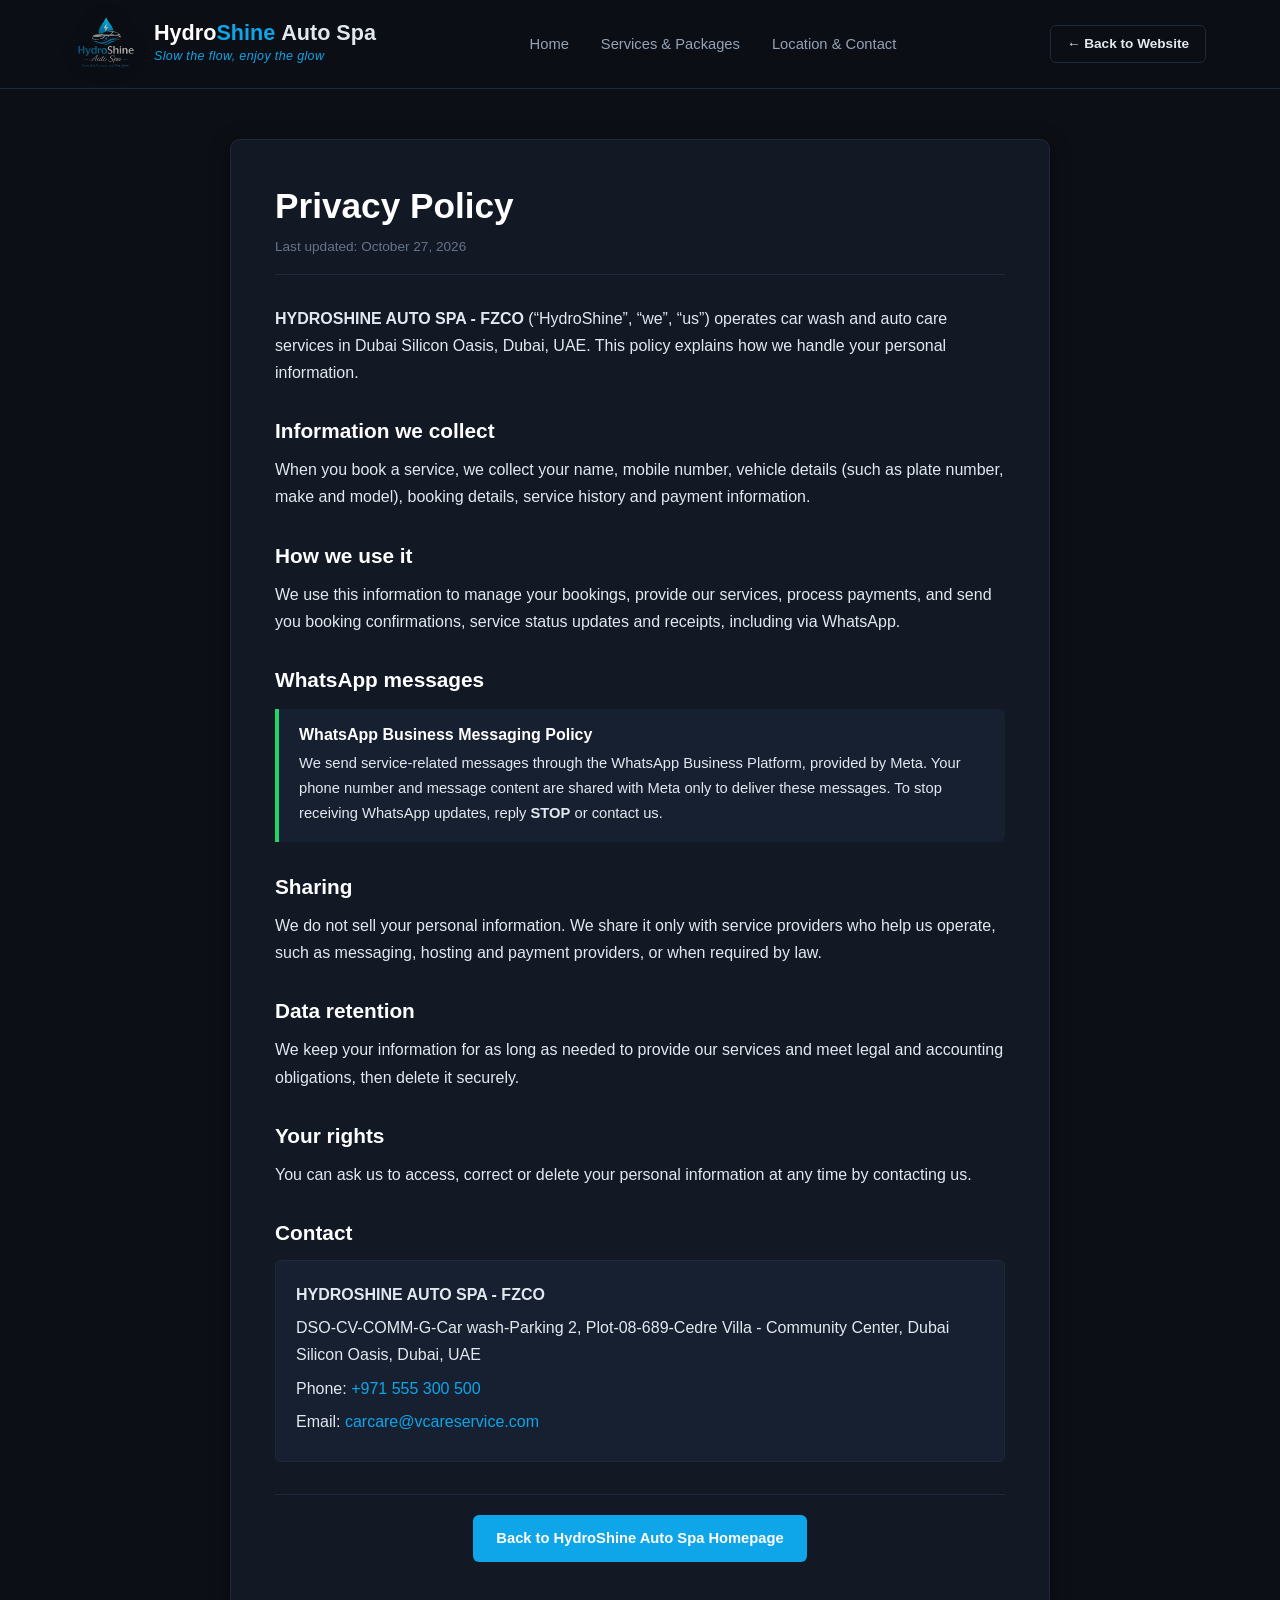
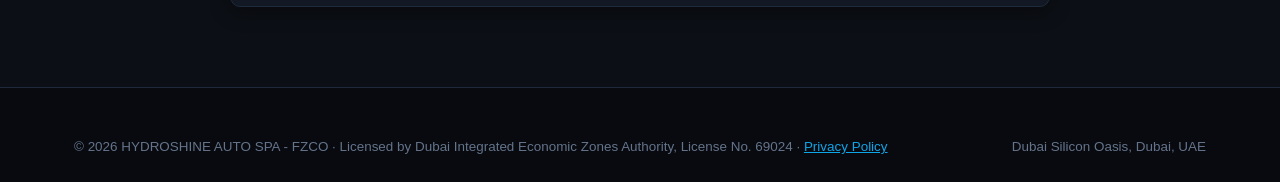
==== privacy-policy.html @ 4f6c730d "Initial commit: HydroShine Auto Spa single-page website and privacy policy" ====
<!DOCTYPE html>
<html lang="en">
<head>
  <meta charset="UTF-8">
  <meta name="viewport" content="width=device-width, initial-scale=1.0">
  <title>Privacy Policy – HydroShine Auto Spa | Dubai Silicon Oasis</title>

  <!-- Legal & Ads Compliance Meta Tags -->
  <meta name="description" content="Privacy Policy of HYDROSHINE AUTO SPA - FZCO. Details on customer data collection, WhatsApp Business messaging, and data protection in Dubai Silicon Oasis.">
  <meta name="robots" content="index, follow">
  <meta name="author" content="HYDROSHINE AUTO SPA - FZCO">

  <!-- Favicon -->
  <link rel="icon" type="image/png" href="favicon.png">
  <link rel="apple-touch-icon" href="favicon.png">

  <!-- Stylesheet -->
  <link rel="stylesheet" href="css/styles.css">
</head>
<body>

  <!-- Header with Brand Logo & Slogan -->
  <header class="navbar">
    <div class="container nav-container">
      <a href="index.html" class="brand-wrapper">
        <img src="assets/images/logo.png" alt="HydroShine Auto Spa Logo" class="header-logo-img">
        <div class="brand-info">
          <div class="brand-title">Hydro<span class="blue">Shine</span> <span class="spa-badge">Auto Spa</span></div>
          <div class="brand-slogan">Slow the flow, enjoy the glow</div>
        </div>
      </a>

      <ul class="nav-links">
        <li><a href="index.html#home" class="nav-link">Home</a></li>
        <li><a href="index.html#services" class="nav-link">Services & Packages</a></li>
        <li><a href="index.html#contact" class="nav-link">Location & Contact</a></li>
      </ul>

      <div class="nav-actions">
        <a href="index.html" class="btn btn-outline btn-sm">
          ← Back to Website
        </a>
      </div>
    </div>
  </header>

  <!-- Clean Document Container -->
  <main class="policy-container">
    <article class="policy-card">
      <h1 class="policy-title">Privacy Policy</h1>
      <div class="policy-updated">Last updated: October 27, 2026</div>

      <div class="policy-block">
        <p>
          <strong>HYDROSHINE AUTO SPA - FZCO</strong> (“HydroShine”, “we”, “us”) operates car wash and auto care services in Dubai Silicon Oasis, Dubai, UAE. This policy explains how we handle your personal information.
        </p>
      </div>

      <!-- Information we collect -->
      <div class="policy-block">
        <h2>Information we collect</h2>
        <p>
          When you book a service, we collect your name, mobile number, vehicle details (such as plate number, make and model), booking details, service history and payment information.
        </p>
      </div>

      <!-- How we use it -->
      <div class="policy-block">
        <h2>How we use it</h2>
        <p>
          We use this information to manage your bookings, provide our services, process payments, and send you booking confirmations, service status updates and receipts, including via WhatsApp.
        </p>
      </div>

      <!-- WhatsApp messages -->
      <div class="policy-block">
        <h2>WhatsApp messages</h2>
        <div class="policy-box-callout">
          <h3>WhatsApp Business Messaging Policy</h3>
          <p>
            We send service-related messages through the WhatsApp Business Platform, provided by Meta. Your phone number and message content are shared with Meta only to deliver these messages. To stop receiving WhatsApp updates, reply <strong>STOP</strong> or contact us.
          </p>
        </div>
      </div>

      <!-- Sharing -->
      <div class="policy-block">
        <h2>Sharing</h2>
        <p>
          We do not sell your personal information. We share it only with service providers who help us operate, such as messaging, hosting and payment providers, or when required by law.
        </p>
      </div>

      <!-- Data retention -->
      <div class="policy-block">
        <h2>Data retention</h2>
        <p>
          We keep your information for as long as needed to provide our services and meet legal and accounting obligations, then delete it securely.
        </p>
      </div>

      <!-- Your rights -->
      <div class="policy-block">
        <h2>Your rights</h2>
        <p>
          You can ask us to access, correct or delete your personal information at any time by contacting us.
        </p>
      </div>

      <!-- Contact -->
      <div class="policy-block">
        <h2>Contact</h2>
        <div class="policy-contact-details">
          <p><strong>HYDROSHINE AUTO SPA - FZCO</strong></p>
          <p>DSO-CV-COMM-G-Car wash-Parking 2, Plot-08-689-Cedre Villa - Community Center, Dubai Silicon Oasis, Dubai, UAE</p>
          <p>Phone: <a href="tel:+971555300500" style="color: var(--brand-blue);">+971 555 300 500</a></p>
          <p>Email: <a href="mailto:carcare@vcareservice.com" style="color: var(--brand-blue);">carcare@vcareservice.com</a></p>
        </div>
      </div>

      <div style="margin-top: 32px; padding-top: 20px; border-top: 1px solid var(--border-dark); text-align: center;">
        <a href="index.html" class="btn btn-primary">
          Back to HydroShine Auto Spa Homepage
        </a>
      </div>
    </article>
  </main>

  <!-- Clean Footer -->
  <footer class="site-footer">
    <div class="container">
      <div class="footer-bottom" style="border: none; padding-top: 0;">
        <div>
          © 2026 HYDROSHINE AUTO SPA - FZCO · Licensed by Dubai Integrated Economic Zones Authority, License No. 69024 · <a href="privacy-policy.html">Privacy Policy</a>
        </div>
        <div>
          Dubai Silicon Oasis, Dubai, UAE
        </div>
      </div>
    </div>
  </footer>

  <!-- Script -->
  <script src="js/main.js"></script>
</body>
</html>
---- css/styles.css ----
/* ==========================================================================
   HYDROSHINE AUTO SPA - Brand Identity & Design System
   Color Palette derived directly from the official HydroShine Logo:
   - Deep Obsidian / Charcoal Black (#0c0f15, #111622)
   - Hydro Azure Blue (#0ea5e9, #0284c7)
   - Metallic Silver / Crisp White (#ffffff, #e2e8f0, #94a3b8)
   ========================================================================== */

:root {
  --bg-main: #0c0f15;
  --bg-card: #121824;
  --bg-card-alt: #172030;
  --bg-surface: #1a2334;
  
  --brand-blue: #0ea5e9;
  --brand-blue-hover: #0284c7;
  --brand-blue-deep: #0369a1;
  --brand-blue-subtle: rgba(14, 165, 233, 0.12);
  --brand-blue-border: rgba(14, 165, 233, 0.3);
  
  --text-white: #ffffff;
  --text-silver: #e2e8f0;
  --text-muted: #94a3b8;
  --text-dim: #64748b;
  
  --border-dark: #1e293b;
  --border-light: rgba(255, 255, 255, 0.08);
  
  --whatsapp-green: #25d366;
  --whatsapp-hover: #20bd5a;
  
  --font-family: -apple-system, BlinkMacSystemFont, "Segoe UI", Roboto, "Helvetica Neue", Arial, sans-serif;
  --font-serif: Georgia, Cambria, "Times New Roman", Times, serif;
  
  --radius-sm: 6px;
  --radius-md: 10px;
  --radius-lg: 14px;
  
  --shadow-card: 0 4px 20px rgba(0, 0, 0, 0.4);
  --transition: all 0.2s ease;
}

/* Reset */
*, *::before, *::after {
  box-sizing: border-box;
  margin: 0;
  padding: 0;
}

html {
  scroll-behavior: smooth;
  font-size: 16px;
  background-color: var(--bg-main);
  color: var(--text-silver);
}

body {
  font-family: var(--font-family);
  line-height: 1.6;
  background-color: var(--bg-main);
  -webkit-font-smoothing: antialiased;
}

/* Typography */
h1, h2, h3, h4, h5, h6 {
  color: var(--text-white);
  font-weight: 700;
  line-height: 1.25;
}

p {
  color: var(--text-muted);
}

a {
  color: inherit;
  text-decoration: none;
  transition: var(--transition);
}

img {
  max-width: 100%;
  height: auto;
  display: block;
}

/* Container */
.container {
  width: 100%;
  max-width: 1180px;
  margin: 0 auto;
  padding: 0 24px;
}

/* Header & Navbar */
.navbar {
  position: sticky;
  top: 0;
  left: 0;
  width: 100%;
  background: rgba(12, 15, 21, 0.95);
  backdrop-filter: blur(12px);
  -webkit-backdrop-filter: blur(12px);
  border-bottom: 1px solid var(--border-dark);
  z-index: 100;
  padding: 12px 0;
}

.nav-container {
  display: flex;
  justify-content: space-between;
  align-items: center;
}

.brand-wrapper {
  display: flex;
  align-items: center;
  gap: 16px;
}

.header-logo-img {
  height: 64px;
  width: auto;
  object-fit: contain;
  filter: drop-shadow(0 2px 10px rgba(0, 0, 0, 0.35));
}

.brand-info {
  display: flex;
  flex-direction: column;
}

.brand-title {
  font-size: 1.35rem;
  font-weight: 800;
  line-height: 1.15;
  color: var(--text-white);
}

.brand-title .blue {
  color: var(--brand-blue);
}

.brand-title .spa-badge {
  color: var(--text-silver);
  font-weight: 600;
}

.brand-slogan {
  font-size: 0.78rem;
  color: var(--brand-blue);
  font-style: italic;
  letter-spacing: 0.03em;
  margin-top: 2px;
}

.nav-links {
  display: flex;
  align-items: center;
  gap: 32px;
  list-style: none;
}

.nav-link {
  font-size: 0.92rem;
  font-weight: 500;
  color: var(--text-muted);
}

.nav-link:hover, .nav-link.active {
  color: var(--brand-blue);
}

.nav-actions {
  display: flex;
  align-items: center;
  gap: 12px;
}

.mobile-toggle {
  display: none;
  background: transparent;
  border: none;
  color: var(--text-white);
  font-size: 1.5rem;
  cursor: pointer;
  padding: 6px;
}

/* Buttons */
.btn {
  display: inline-flex;
  align-items: center;
  justify-content: center;
  gap: 8px;
  font-size: 0.92rem;
  font-weight: 600;
  padding: 11px 22px;
  border-radius: var(--radius-sm);
  border: 1px solid transparent;
  cursor: pointer;
  transition: var(--transition);
  white-space: nowrap;
}

.btn-primary {
  background-color: var(--brand-blue);
  color: #ffffff;
}

.btn-primary:hover {
  background-color: var(--brand-blue-hover);
  color: #ffffff;
}

.btn-whatsapp {
  background-color: var(--whatsapp-green);
  color: #ffffff;
}

.btn-whatsapp:hover {
  background-color: var(--whatsapp-hover);
  color: #ffffff;
}

.btn-outline {
  background-color: transparent;
  color: var(--text-silver);
  border-color: var(--border-dark);
}

.btn-outline:hover {
  border-color: var(--brand-blue);
  color: var(--brand-blue);
  background-color: var(--brand-blue-subtle);
}

.btn-sm {
  padding: 7px 16px;
  font-size: 0.85rem;
}

/* Hero Section (Clean & Sized Perfectly) */
.hero-section {
  padding: 70px 0 60px 0;
  background: radial-gradient(ellipse at 80% 20%, rgba(14, 165, 233, 0.08) 0%, transparent 60%),
              var(--bg-main);
  border-bottom: 1px solid var(--border-dark);
}

.hero-grid {
  display: grid;
  grid-template-columns: 1.15fr 0.85fr;
  gap: 48px;
  align-items: center;
}

.hero-badge {
  display: inline-flex;
  align-items: center;
  gap: 8px;
  background: var(--brand-blue-subtle);
  border: 1px solid var(--brand-blue-border);
  color: var(--brand-blue);
  font-size: 0.82rem;
  font-weight: 600;
  padding: 5px 14px;
  border-radius: var(--radius-sm);
  margin-bottom: 20px;
}

.hero-title {
  font-size: clamp(2.3rem, 4.2vw, 3.4rem);
  color: var(--text-white);
  line-height: 1.15;
  margin-bottom: 10px;
}

.hero-title .blue {
  color: var(--brand-blue);
}

.hero-slogan-line {
  font-size: 1.15rem;
  color: var(--brand-blue);
  font-style: italic;
  margin-bottom: 20px;
  display: block;
}

.hero-desc {
  font-size: 1.08rem;
  color: var(--text-muted);
  line-height: 1.7;
  margin-bottom: 30px;
}

.hero-actions {
  display: flex;
  flex-wrap: wrap;
  gap: 14px;
  margin-bottom: 24px;
}

.hero-image-card {
  position: relative;
  border-radius: var(--radius-md);
  overflow: hidden;
  border: 1px solid var(--border-dark);
  box-shadow: var(--shadow-card);
}

.hero-img {
  width: 100%;
  height: 400px;
  object-fit: cover;
}

.hero-img-badge {
  position: absolute;
  bottom: 0;
  left: 0;
  right: 0;
  background: rgba(12, 15, 21, 0.9);
  padding: 12px 18px;
  font-size: 0.84rem;
  display: flex;
  justify-content: space-between;
  border-top: 1px solid var(--border-dark);
}

/* Trust Strip */
.trust-strip {
  background-color: var(--bg-card);
  border-bottom: 1px solid var(--border-dark);
  padding: 24px 0;
}

.trust-grid {
  display: grid;
  grid-template-columns: repeat(auto-fit, minmax(220px, 1fr));
  gap: 20px;
}

.trust-item {
  display: flex;
  align-items: center;
  gap: 14px;
}

.trust-icon {
  width: 40px;
  height: 40px;
  border-radius: var(--radius-sm);
  background: var(--bg-card-alt);
  border: 1px solid var(--border-dark);
  display: flex;
  align-items: center;
  justify-content: center;
  color: var(--brand-blue);
  flex-shrink: 0;
  font-size: 1.1rem;
}

.trust-item h4 {
  font-size: 0.95rem;
  margin-bottom: 2px;
}

.trust-item p {
  font-size: 0.82rem;
  color: var(--text-dim);
}

/* Services Section */
.section {
  padding: 80px 0;
}

.section-alt {
  background-color: var(--bg-card);
  border-top: 1px solid var(--border-dark);
  border-bottom: 1px solid var(--border-dark);
}

.section-head {
  text-align: center;
  max-width: 720px;
  margin: 0 auto 50px auto;
}

.section-tag {
  display: inline-block;
  font-size: 0.8rem;
  font-weight: 700;
  text-transform: uppercase;
  letter-spacing: 0.08em;
  color: var(--brand-blue);
  margin-bottom: 8px;
}

.section-title {
  font-size: 2.2rem;
  margin-bottom: 12px;
}

.section-subtitle {
  font-size: 1rem;
  color: var(--text-muted);
}

/* 7 Official Services Grid */
.services-grid {
  display: grid;
  grid-template-columns: repeat(auto-fill, minmax(260px, 1fr));
  gap: 24px;
  margin-bottom: 60px;
}

.service-card {
  background: var(--bg-card);
  border: 1px solid var(--border-dark);
  border-radius: var(--radius-md);
  padding: 26px 22px;
  transition: var(--transition);
}

.service-card:hover {
  border-color: var(--brand-blue-border);
  background: var(--bg-card-alt);
  transform: translateY(-3px);
}

.service-icon-box {
  width: 44px;
  height: 44px;
  border-radius: var(--radius-sm);
  background: var(--brand-blue-subtle);
  border: 1px solid var(--brand-blue-border);
  display: flex;
  align-items: center;
  justify-content: center;
  color: var(--brand-blue);
  font-size: 1.25rem;
  margin-bottom: 16px;
}

.service-title {
  font-size: 1.15rem;
  margin-bottom: 8px;
}

.service-desc {
  font-size: 0.88rem;
  color: var(--text-muted);
  line-height: 1.6;
}

/* Packages Embedded in Services Section */
.packages-wrapper {
  margin-top: 20px;
  padding-top: 50px;
  border-top: 1px solid var(--border-dark);
}

.packages-head {
  text-align: center;
  margin-bottom: 36px;
}

.packages-head h3 {
  font-size: 1.8rem;
  margin-bottom: 8px;
}

.packages-head p {
  color: var(--text-muted);
  font-size: 0.95rem;
}

.packages-grid {
  display: grid;
  grid-template-columns: repeat(auto-fit, minmax(320px, 1fr));
  gap: 28px;
  align-items: stretch;
}

.package-box {
  background: var(--bg-card);
  border: 1px solid var(--border-dark);
  border-radius: var(--radius-md);
  padding: 34px 30px;
  display: flex;
  flex-direction: column;
  position: relative;
  transition: var(--transition);
}

.package-box:hover {
  border-color: var(--brand-blue-border);
}

.package-box.featured {
  border: 2px solid var(--brand-blue);
  background: linear-gradient(180deg, rgba(14, 165, 233, 0.05) 0%, var(--bg-card) 100%);
}

.featured-pill {
  position: absolute;
  top: 18px;
  right: 20px;
  background: var(--brand-blue);
  color: #ffffff;
  font-size: 0.75rem;
  font-weight: 700;
  text-transform: uppercase;
  padding: 4px 12px;
  border-radius: var(--radius-sm);
}

.package-badge-tag {
  font-size: 0.78rem;
  font-weight: 700;
  text-transform: uppercase;
  color: var(--brand-blue);
  margin-bottom: 6px;
  display: block;
}

.package-name {
  font-size: 1.65rem;
  margin-bottom: 10px;
}

.package-intro {
  font-size: 0.92rem;
  color: var(--text-muted);
  margin-bottom: 22px;
  padding-bottom: 18px;
  border-bottom: 1px solid var(--border-dark);
}

.package-advantages-label {
  font-size: 0.8rem;
  font-weight: 700;
  text-transform: uppercase;
  letter-spacing: 0.06em;
  color: var(--text-silver);
  margin-bottom: 14px;
}

.package-features {
  list-style: none;
  display: flex;
  flex-direction: column;
  gap: 12px;
  margin-bottom: 28px;
  flex-grow: 1;
}

.package-features li {
  display: flex;
  align-items: flex-start;
  gap: 10px;
  font-size: 0.92rem;
  color: var(--text-silver);
}

.package-features li svg {
  width: 18px;
  height: 18px;
  color: var(--brand-blue);
  flex-shrink: 0;
  margin-top: 3px;
}

/* Contact & Location Section */
.contact-grid {
  display: grid;
  grid-template-columns: 1.05fr 0.95fr;
  gap: 36px;
}

.contact-card {
  background: var(--bg-card);
  border: 1px solid var(--border-dark);
  border-radius: var(--radius-md);
  padding: 36px;
}

.contact-card h3 {
  font-size: 1.5rem;
  margin-bottom: 24px;
  padding-bottom: 14px;
  border-bottom: 1px solid var(--border-dark);
}

.contact-list {
  display: flex;
  flex-direction: column;
  gap: 20px;
  margin-bottom: 30px;
}

.contact-item {
  display: flex;
  align-items: flex-start;
  gap: 14px;
}

.contact-icon {
  width: 38px;
  height: 38px;
  border-radius: var(--radius-sm);
  background: var(--bg-card-alt);
  border: 1px solid var(--border-dark);
  display: flex;
  align-items: center;
  justify-content: center;
  color: var(--brand-blue);
  flex-shrink: 0;
}

.contact-label {
  font-size: 0.78rem;
  font-weight: 700;
  text-transform: uppercase;
  color: var(--text-dim);
  margin-bottom: 2px;
}

.contact-value {
  font-size: 0.96rem;
  color: var(--text-white);
  font-weight: 500;
}

.contact-value a:hover {
  color: var(--brand-blue);
}

.map-wrapper {
  background: var(--bg-card);
  border: 1px solid var(--border-dark);
  border-radius: var(--radius-md);
  overflow: hidden;
  display: flex;
  flex-direction: column;
}

.map-embed {
  width: 100%;
  height: 340px;
  border: 0;
}

.map-footer {
  padding: 18px 24px;
  background: var(--bg-card);
  display: flex;
  align-items: center;
  justify-content: space-between;
  border-top: 1px solid var(--border-dark);
}

.map-footer h4 {
  font-size: 1rem;
}

.map-footer p {
  font-size: 0.84rem;
  color: var(--text-dim);
}

/* Footer */
.site-footer {
  background: #080a0f;
  color: var(--text-dim);
  padding: 48px 0 24px 0;
  border-top: 1px solid var(--border-dark);
  font-size: 0.9rem;
}

.footer-grid {
  display: grid;
  grid-template-columns: 2fr 1fr 1.2fr;
  gap: 40px;
  margin-bottom: 36px;
}

.footer-col h4 {
  color: var(--text-white);
  font-size: 1rem;
  margin-bottom: 16px;
}

.footer-col p {
  color: var(--text-muted);
  line-height: 1.6;
}

.footer-nav {
  list-style: none;
  display: flex;
  flex-direction: column;
  gap: 10px;
}

.footer-nav a {
  color: var(--text-muted);
}

.footer-nav a:hover {
  color: var(--brand-blue);
}

.footer-bottom {
  padding-top: 24px;
  border-top: 1px solid var(--border-dark);
  display: flex;
  justify-content: space-between;
  align-items: center;
  flex-wrap: wrap;
  gap: 14px;
  font-size: 0.84rem;
}

.footer-bottom a {
  color: var(--brand-blue);
  text-decoration: underline;
}

/* Floating WhatsApp Button */
.whatsapp-float {
  position: fixed;
  bottom: 24px;
  right: 24px;
  z-index: 99;
  display: flex;
  align-items: center;
  gap: 8px;
  background-color: var(--whatsapp-green);
  color: #ffffff;
  padding: 11px 20px;
  border-radius: 50px;
  font-size: 0.92rem;
  font-weight: 600;
  box-shadow: 0 4px 14px rgba(0, 0, 0, 0.4);
  transition: var(--transition);
}

.whatsapp-float:hover {
  background-color: var(--whatsapp-hover);
  transform: translateY(-2px);
  color: #ffffff;
}

.whatsapp-float svg {
  width: 20px;
  height: 20px;
  fill: currentColor;
}

/* Privacy Policy Page Specific Styles */
.policy-container {
  max-width: 860px;
  margin: 50px auto 80px auto;
  padding: 0 20px;
}

.policy-card {
  background-color: var(--bg-card);
  border: 1px solid var(--border-dark);
  border-radius: var(--radius-md);
  padding: 44px;
  box-shadow: var(--shadow-card);
}

.policy-title {
  font-size: 2.2rem;
  margin-bottom: 8px;
}

.policy-updated {
  font-size: 0.85rem;
  color: var(--text-dim);
  margin-bottom: 30px;
  padding-bottom: 16px;
  border-bottom: 1px solid var(--border-dark);
}

.policy-block {
  margin-bottom: 32px;
}

.policy-block h2 {
  font-size: 1.3rem;
  color: var(--text-white);
  margin-bottom: 12px;
}

.policy-block p {
  color: var(--text-silver);
  line-height: 1.7;
  margin-bottom: 12px;
}

.policy-box-callout {
  background-color: var(--bg-card-alt);
  border-left: 4px solid var(--whatsapp-green);
  padding: 16px 20px;
  border-radius: 0 var(--radius-sm) var(--radius-sm) 0;
  margin: 16px 0;
}

.policy-box-callout h3 {
  font-size: 1rem;
  color: var(--text-white);
  margin-bottom: 6px;
}

.policy-box-callout p {
  margin-bottom: 0;
  font-size: 0.92rem;
}

.policy-contact-details {
  background-color: var(--bg-card-alt);
  border: 1px solid var(--border-dark);
  border-radius: var(--radius-sm);
  padding: 20px;
  margin-top: 14px;
}

.policy-contact-details p {
  margin-bottom: 6px;
}

/* Responsive */
@media (max-width: 900px) {
  .hero-grid {
    grid-template-columns: 1fr;
    gap: 32px;
  }
  
  .hero-img {
    height: 320px;
  }
  
  .contact-grid {
    grid-template-columns: 1fr;
  }
  
  .footer-grid {
    grid-template-columns: 1fr;
    gap: 24px;
  }
}

@media (max-width: 768px) {
  .nav-links {
    display: none;
    position: absolute;
    top: 100%;
    left: 0;
    width: 100%;
    background-color: var(--bg-card);
    flex-direction: column;
    padding: 20px;
    border-bottom: 1px solid var(--border-dark);
  }
  
  .nav-links.open {
    display: flex;
  }
  
  .mobile-toggle {
    display: block;
  }
  
  .whatsapp-float span {
    display: none;
  }
  
  .whatsapp-float {
    padding: 12px;
    border-radius: 50%;
  }
}
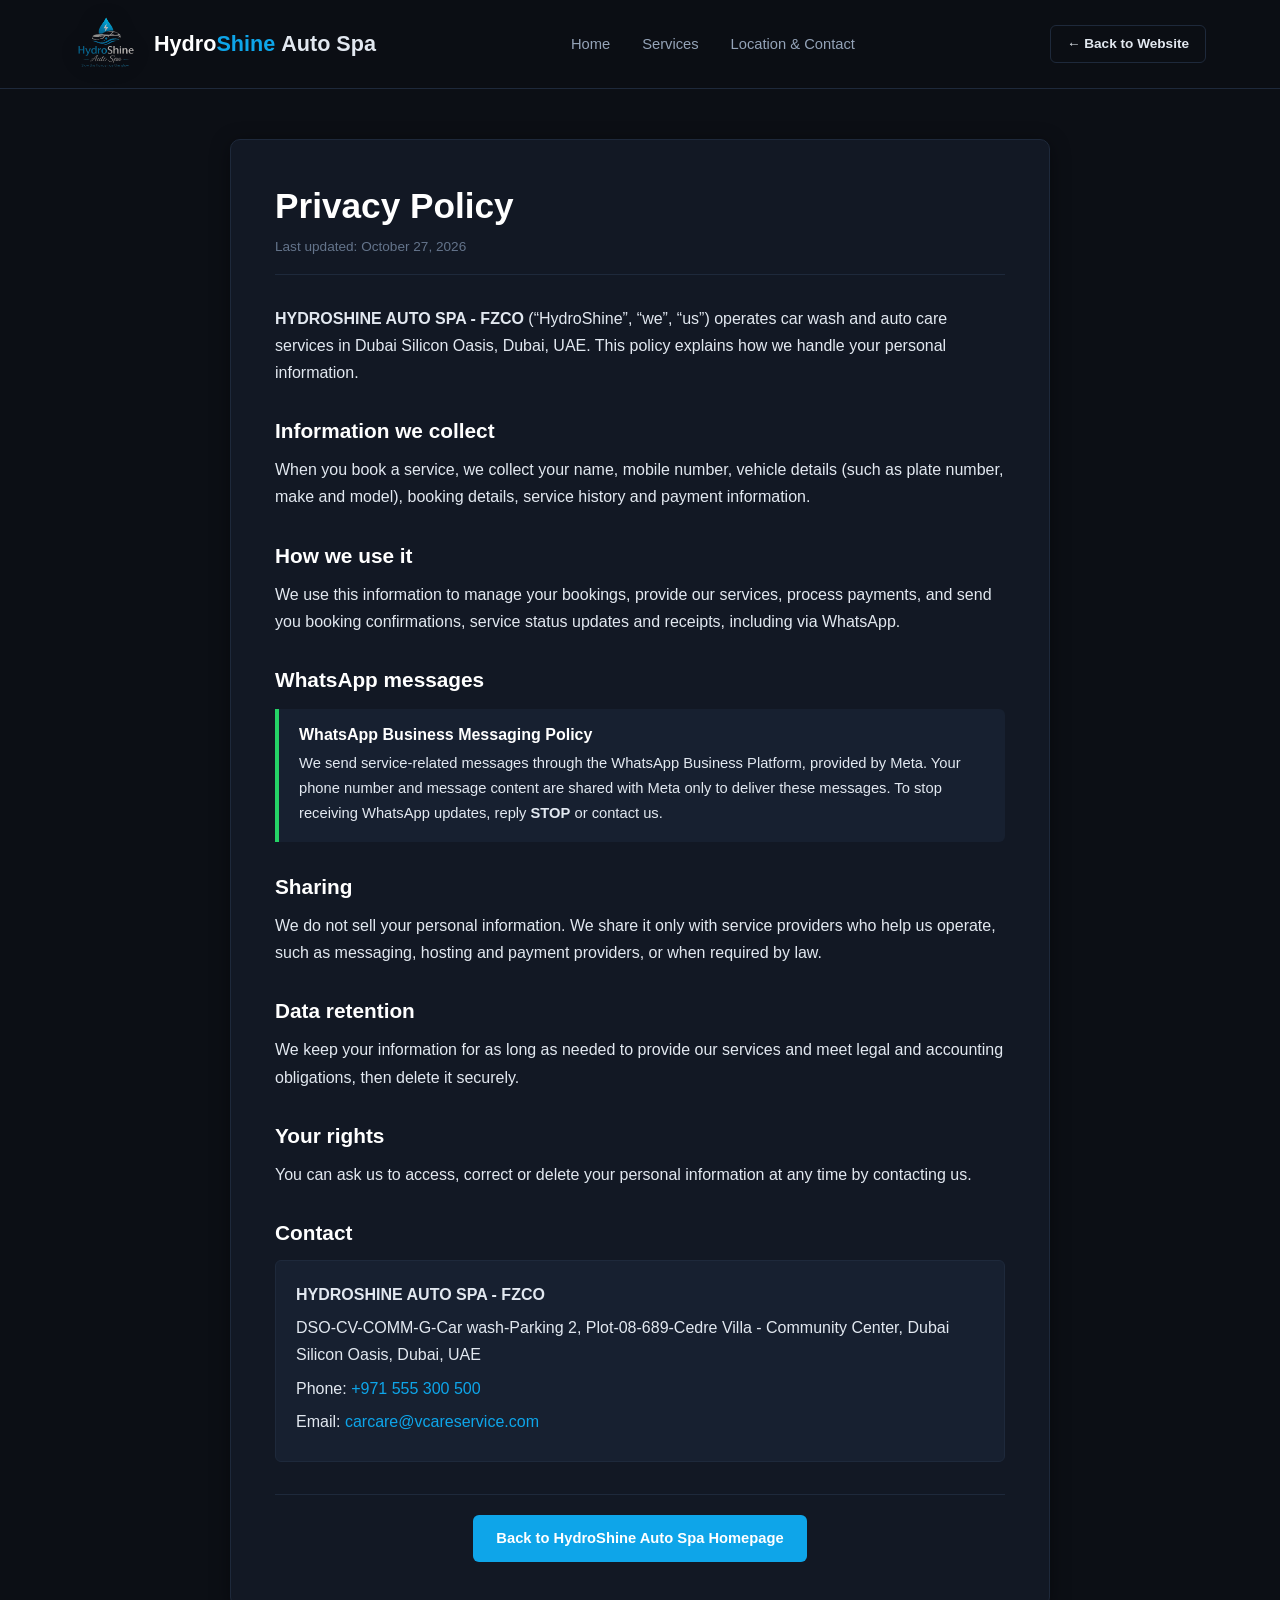
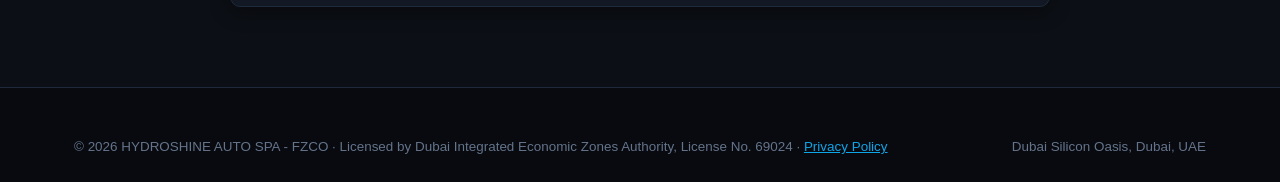
==== commit bf2b95b8: "minor changes" ====
--- a/privacy-policy.html
+++ b/privacy-policy.html
@@ -26,13 +26,12 @@
         <img src="assets/images/logo.png" alt="HydroShine Auto Spa Logo" class="header-logo-img">
         <div class="brand-info">
           <div class="brand-title">Hydro<span class="blue">Shine</span> <span class="spa-badge">Auto Spa</span></div>
-          <div class="brand-slogan">Slow the flow, enjoy the glow</div>
         </div>
       </a>
 
       <ul class="nav-links">
         <li><a href="index.html#home" class="nav-link">Home</a></li>
-        <li><a href="index.html#services" class="nav-link">Services & Packages</a></li>
+        <li><a href="index.html#services" class="nav-link">Services</a></li>
         <li><a href="index.html#contact" class="nav-link">Location & Contact</a></li>
       </ul>
 
--- a/css/styles.css
+++ b/css/styles.css
@@ -409,20 +409,27 @@
   color: var(--text-muted);
 }
 
-/* 7 Official Services Grid */
+/* 7 Official Services Grid - 4 above, 3 centered below */
 .services-grid {
-  display: grid;
-  grid-template-columns: repeat(auto-fill, minmax(260px, 1fr));
+  display: flex;
+  flex-wrap: wrap;
+  justify-content: center;
   gap: 24px;
-  margin-bottom: 60px;
+  max-width: 1140px;
+  margin: 0 auto;
 }
 
 .service-card {
+  flex: 0 1 calc(25% - 18px);
+  min-width: 250px;
+  max-width: 265px;
   background: var(--bg-card);
   border: 1px solid var(--border-dark);
   border-radius: var(--radius-md);
   padding: 26px 22px;
   transition: var(--transition);
+  display: flex;
+  flex-direction: column;
 }
 
 .service-card:hover {
@@ -837,6 +844,13 @@
 }
 
 /* Responsive */
+@media (max-width: 1180px) {
+  .service-card {
+    flex: 0 1 calc(50% - 14px);
+    max-width: 340px;
+  }
+}
+
 @media (max-width: 900px) {
   .hero-grid {
     grid-template-columns: 1fr;
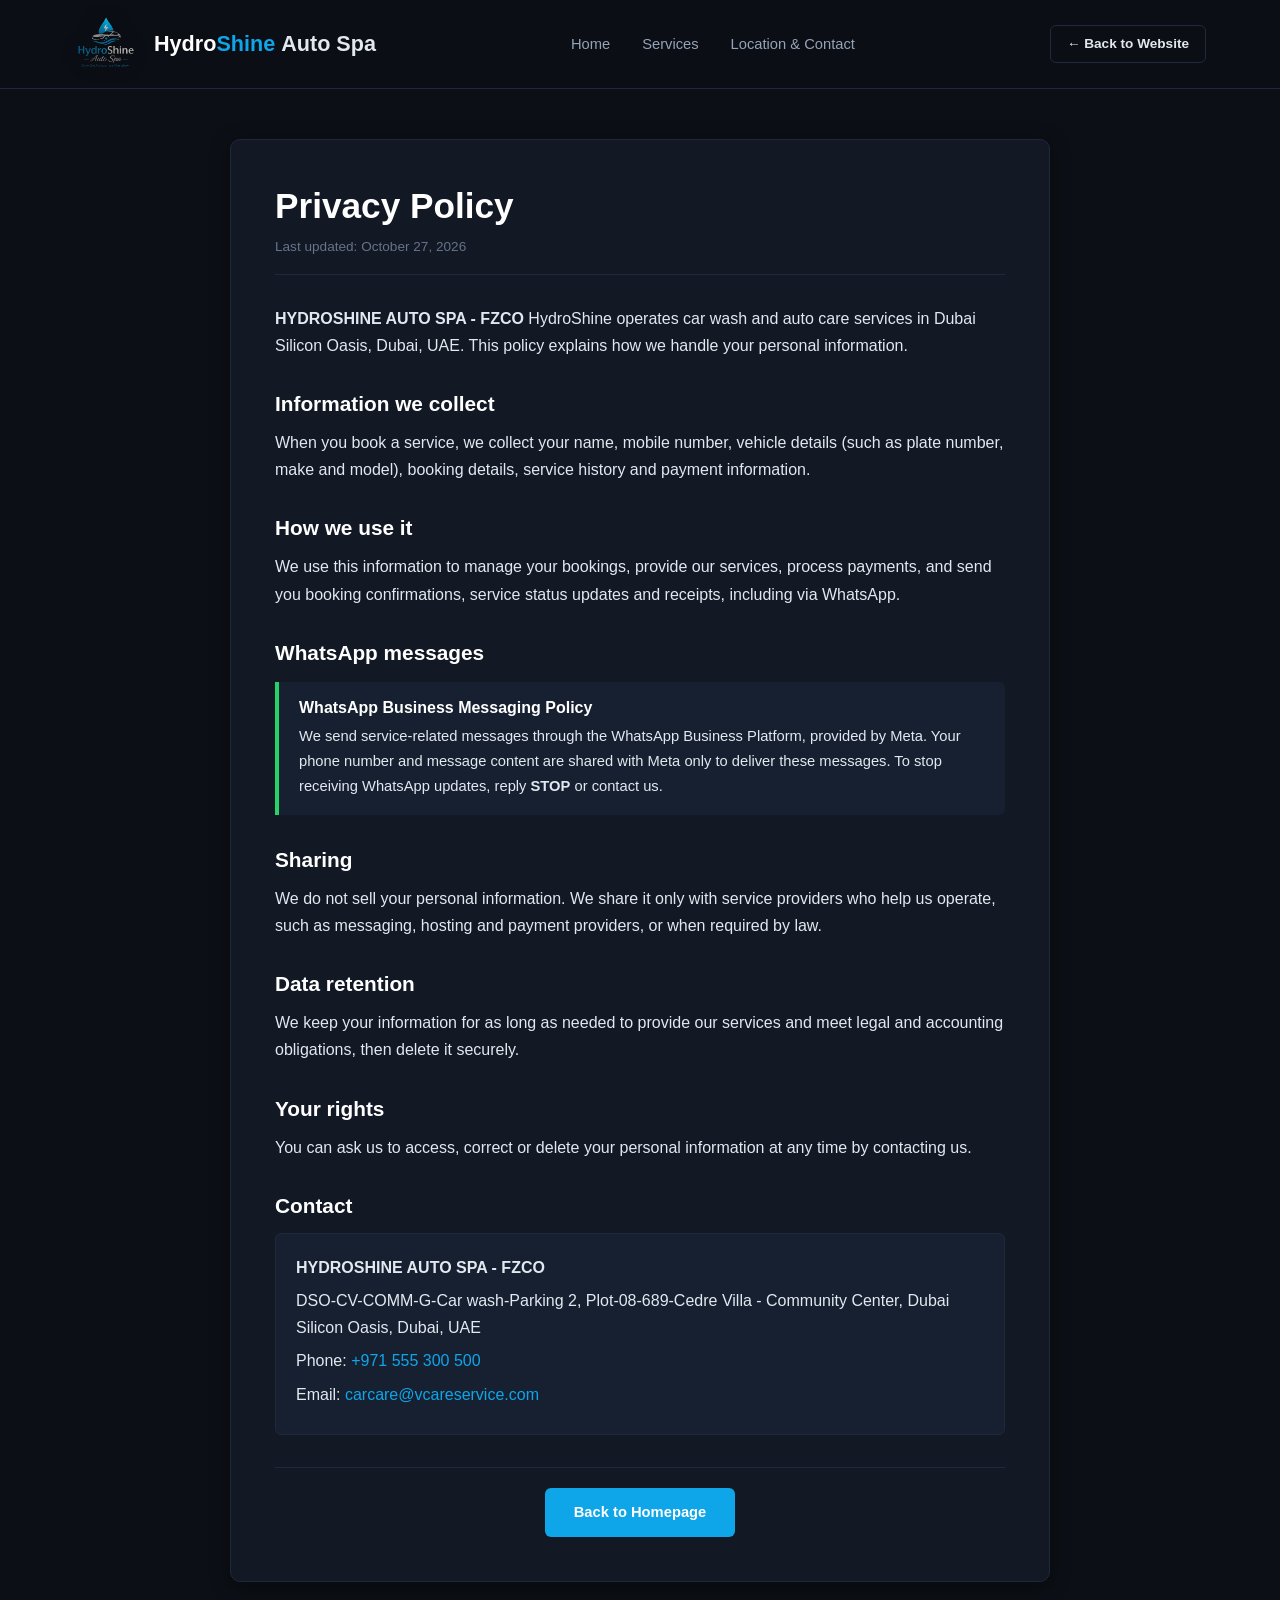
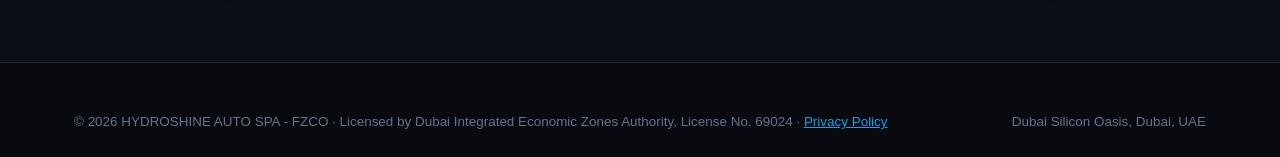
==== commit 9191c2c4: "minor changes 2" ====
--- a/privacy-policy.html
+++ b/privacy-policy.html
@@ -51,7 +51,7 @@
 
       <div class="policy-block">
         <p>
-          <strong>HYDROSHINE AUTO SPA - FZCO</strong> (“HydroShine”, “we”, “us”) operates car wash and auto care services in Dubai Silicon Oasis, Dubai, UAE. This policy explains how we handle your personal information.
+          <strong>HYDROSHINE AUTO SPA - FZCO</strong> HydroShine operates car wash and auto care services in Dubai Silicon Oasis, Dubai, UAE. This policy explains how we handle your personal information.
         </p>
       </div>
 
@@ -118,8 +118,8 @@
       </div>
 
       <div style="margin-top: 32px; padding-top: 20px; border-top: 1px solid var(--border-dark); text-align: center;">
-        <a href="index.html" class="btn btn-primary">
-          Back to HydroShine Auto Spa Homepage
+        <a href="index.html" class="btn btn-primary policy-btn">
+          Back to Homepage
         </a>
       </div>
     </article>
--- a/css/styles.css
+++ b/css/styles.css
@@ -338,8 +338,8 @@
 
 .trust-grid {
   display: grid;
-  grid-template-columns: repeat(auto-fit, minmax(220px, 1fr));
-  gap: 20px;
+  grid-template-columns: repeat(3, 1fr);
+  gap: 24px;
 }
 
 .trust-item {
@@ -843,6 +843,18 @@
   margin-bottom: 6px;
 }
 
+.policy-btn {
+  display: inline-block;
+  max-width: 100%;
+  white-space: normal;
+  padding: 12px 28px;
+  text-align: center;
+}
+
+.mobile-menu-phone {
+  display: none;
+}
+
 /* Responsive */
 @media (max-width: 1180px) {
   .service-card {
@@ -872,6 +884,34 @@
 }
 
 @media (max-width: 768px) {
+  .desktop-phone-btn {
+    display: none !important;
+  }
+  
+  .mobile-menu-phone {
+    display: block;
+    margin-top: 10px;
+    padding-top: 14px;
+    border-top: 1px solid var(--border-dark);
+  }
+  
+  .nav-phone-call {
+    display: flex;
+    align-items: center;
+    justify-content: center;
+    background: var(--bg-surface);
+    border: 1px solid var(--border-dark);
+    color: var(--brand-blue);
+    padding: 10px 14px;
+    border-radius: var(--radius-sm);
+    font-weight: 600;
+  }
+
+  .nav-phone-call:hover {
+    background: var(--brand-blue-subtle);
+    border-color: var(--brand-blue-border);
+  }
+
   .nav-links {
     display: none;
     position: absolute;
@@ -880,8 +920,9 @@
     width: 100%;
     background-color: var(--bg-card);
     flex-direction: column;
-    padding: 20px;
+    padding: 20px 24px;
     border-bottom: 1px solid var(--border-dark);
+    box-shadow: 0 10px 25px rgba(0, 0, 0, 0.5);
   }
   
   .nav-links.open {
@@ -891,13 +932,39 @@
   .mobile-toggle {
     display: block;
   }
-  
-  .whatsapp-float span {
-    display: none;
-  }
-  
-  .whatsapp-float {
-    padding: 12px;
-    border-radius: 50%;
-  }
-}
+
+  .trust-grid {
+    grid-template-columns: 1fr;
+    gap: 16px;
+  }
+
+  .header-logo-img {
+    height: 52px;
+  }
+
+  .brand-title {
+    font-size: 1.15rem;
+  }
+
+  .policy-card {
+    padding: 28px 18px;
+  }
+}
+
+@media (max-width: 480px) {
+  .header-logo-img {
+    height: 44px;
+  }
+  
+  .brand-title {
+    font-size: 1.05rem;
+  }
+
+  .policy-card {
+    padding: 22px 14px;
+  }
+
+  .btn {
+    white-space: normal;
+  }
+}
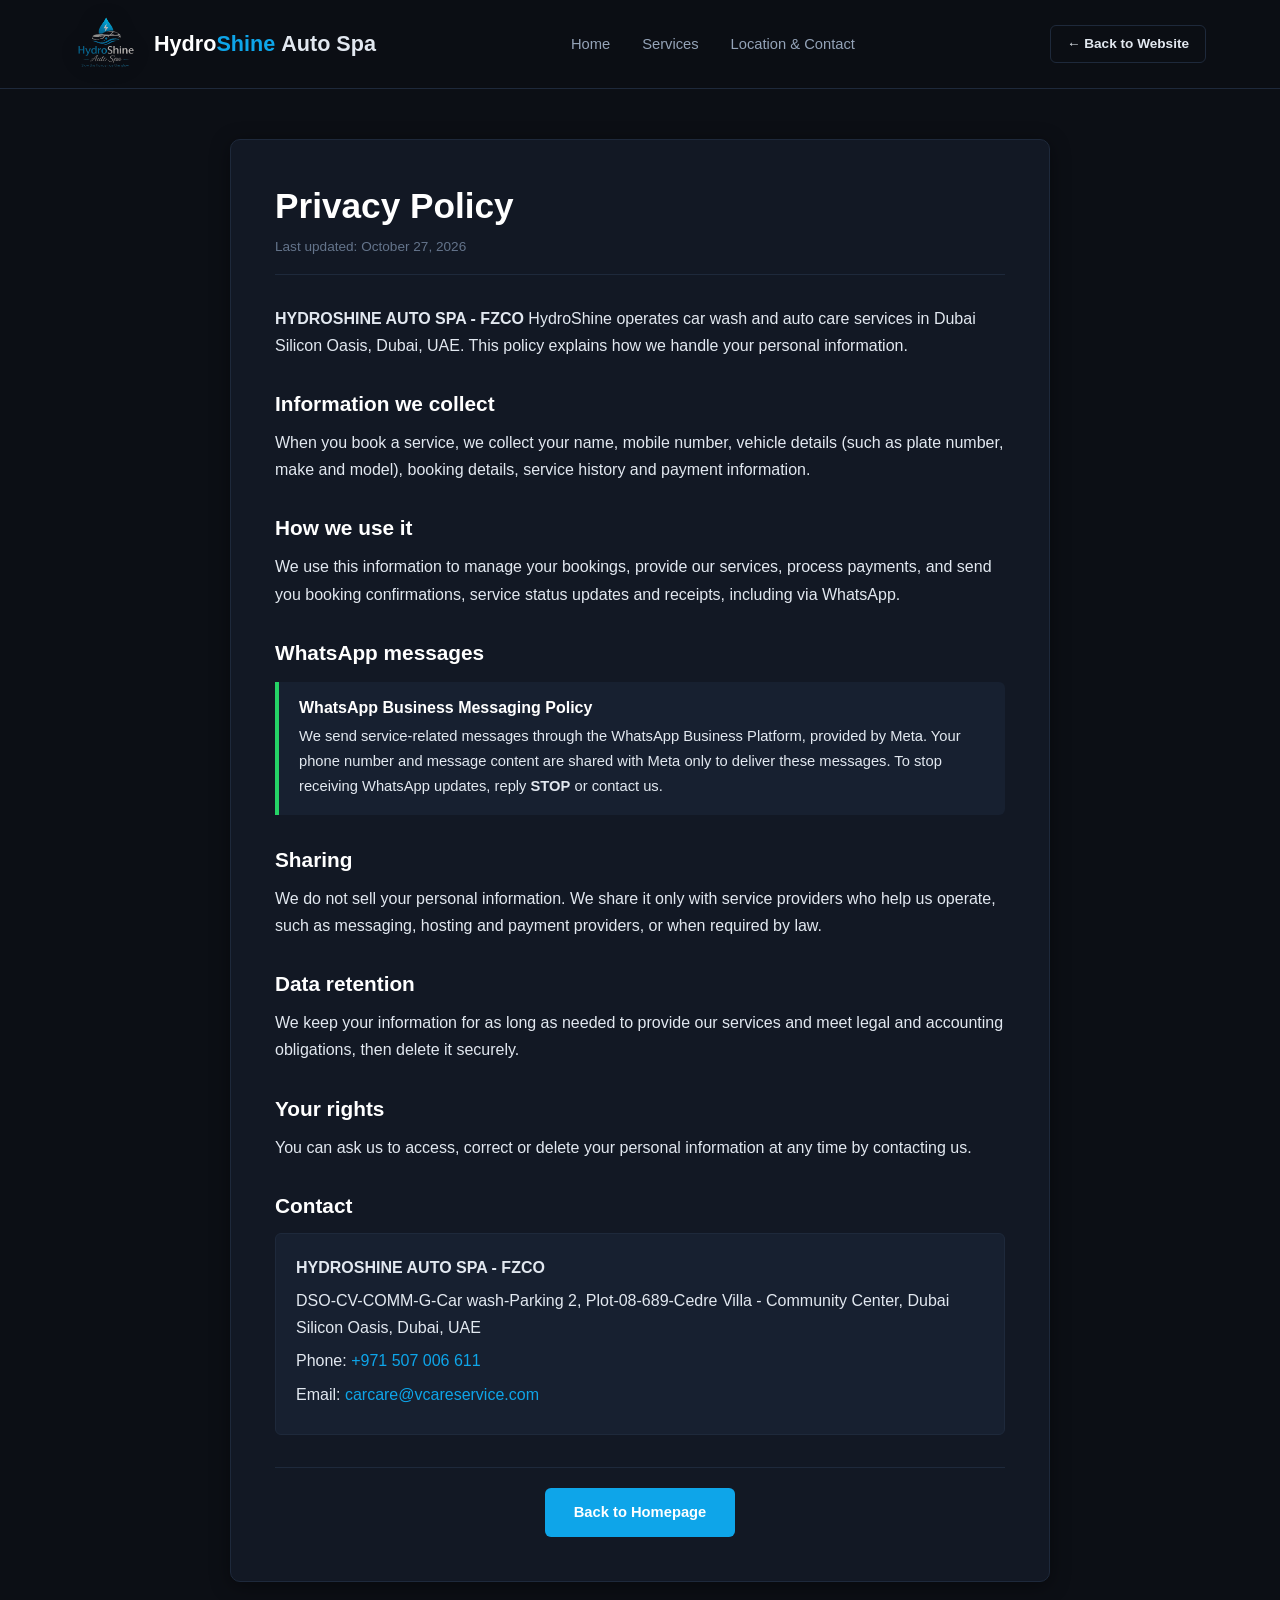
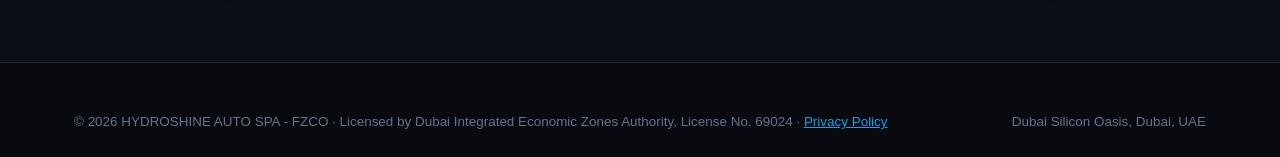
==== commit 1dfaa531: "phone number addeed" ====
--- a/privacy-policy.html
+++ b/privacy-policy.html
@@ -112,7 +112,7 @@
         <div class="policy-contact-details">
           <p><strong>HYDROSHINE AUTO SPA - FZCO</strong></p>
           <p>DSO-CV-COMM-G-Car wash-Parking 2, Plot-08-689-Cedre Villa - Community Center, Dubai Silicon Oasis, Dubai, UAE</p>
-          <p>Phone: <a href="tel:+971555300500" style="color: var(--brand-blue);">+971 555 300 500</a></p>
+          <p>Phone: <a href="tel:+971507006611" style="color: var(--brand-blue);">+971 507 006 611</a></p>
           <p>Email: <a href="mailto:carcare@vcareservice.com" style="color: var(--brand-blue);">carcare@vcareservice.com</a></p>
         </div>
       </div>
